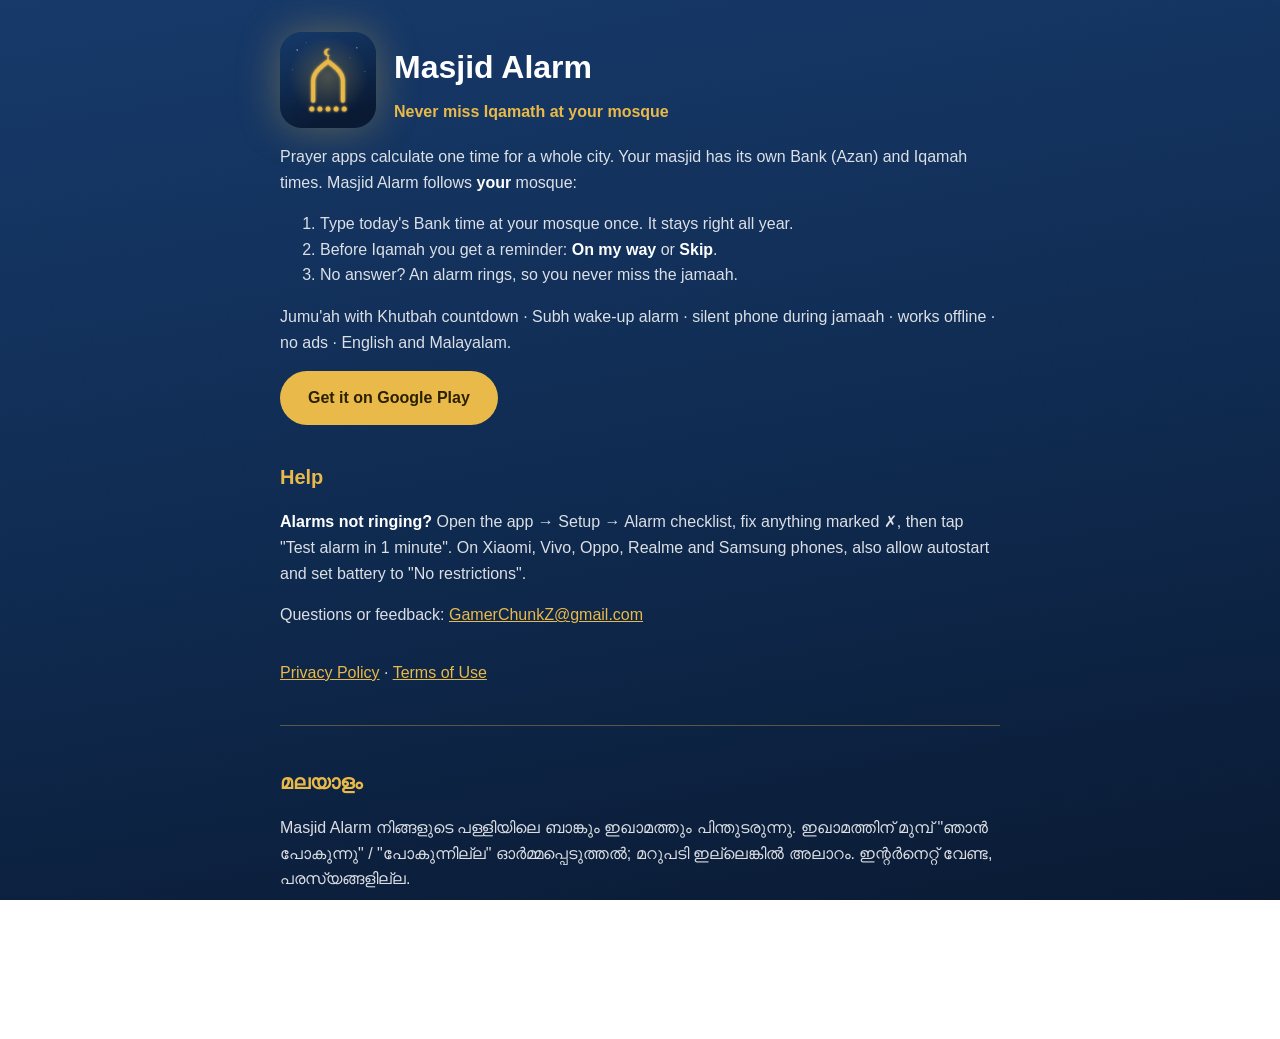
==== index.html @ 161b4485 "Add files via upload" ====
<!doctype html>
<html lang="en">
<head>
<meta charset="utf-8">
<meta name="viewport" content="width=device-width, initial-scale=1">
<title>Masjid Alarm – your mosque's Bank &amp; Iqamah alarm</title>
<meta name="description" content="Masjid Alarm follows your own mosque's Azan (Bank) and Iqamah times, reminds you before Iqamah with an On my way button, and rings only if you don't answer. Offline, no ads, English and Malayalam.">
<link rel="stylesheet" href="style.css">
<link rel="icon" href="icon-512.png">
</head>
<body>
<main>
  <header>
    <img src="icon-512.png" alt="" width="96" height="96">
    <div>
      <h1>Masjid Alarm</h1>
      <p class="tag">Never miss Iqamath at your mosque</p>
    </div>
  </header>

  <p>Prayer apps calculate one time for a whole city. Your masjid has its own Bank (Azan) and Iqamah times. Masjid Alarm follows <b>your</b> mosque:</p>
  <ol>
    <li>Type today's Bank time at your mosque once. It stays right all year.</li>
    <li>Before Iqamah you get a reminder: <b>On my way</b> or <b>Skip</b>.</li>
    <li>No answer? An alarm rings, so you never miss the jamaah.</li>
  </ol>
  <p>Jumu'ah with Khutbah countdown · Subh wake-up alarm · silent phone during jamaah · works offline · no ads · English and Malayalam.</p>

  <p class="cta"><a href="https://play.google.com/store/apps/details?id=app.masjidalarm">Get it on Google Play</a></p>

  <h2>Help</h2>
  <p><b>Alarms not ringing?</b> Open the app → Setup → Alarm checklist, fix anything marked ✗, then tap "Test alarm in 1 minute". On Xiaomi, Vivo, Oppo, Realme and Samsung phones, also allow autostart and set battery to "No restrictions".</p>
  <p>Questions or feedback: <a href="mailto:GamerChunkZ@gmail.com">GamerChunkZ@gmail.com</a></p>

  <p class="links"><a href="privacy.html">Privacy Policy</a> · <a href="terms.html">Terms of Use</a></p>

  <hr>
  <section lang="ml">
    <h2>മലയാളം</h2>
    <p>Masjid Alarm നിങ്ങളുടെ പള്ളിയിലെ ബാങ്കും ഇഖാമത്തും പിന്തുടരുന്നു. ഇഖാമത്തിന് മുമ്പ് "ഞാൻ പോകുന്നു" / "പോകുന്നില്ല" ഓർമ്മപ്പെടുത്തൽ; മറുപടി ഇല്ലെങ്കിൽ അലാറം. ഇന്റർനെറ്റ് വേണ്ട, പരസ്യങ്ങളില്ല.</p>
    <p><b>അലാറം അടിക്കുന്നില്ലേ?</b> ആപ്പ് → സജ്ജീകരണം → അലാറം ചെക്ക്‌ലിസ്റ്റ് നോക്കി ✗ ഉള്ളവ ശരിയാക്കുക, പിന്നെ "1 മിനിറ്റിൽ ടെസ്റ്റ് അലാറം" ടാപ്പ് ചെയ്യുക.</p>
  </section>
</main>
</body>
</html>
---- style.css ----
/* Same look as the app: night-blue sky, gold accents, white text. */
:root { --gold: #E9B949; --text: #FFFFFF; --soft: rgba(255,255,255,.85); }
* { box-sizing: border-box; }
html { overflow-wrap: anywhere; }
body {
  margin: 0; color: var(--text); line-height: 1.6;
  font-family: "Segoe UI", Roboto, "Noto Sans Malayalam", "Nirmala UI", sans-serif;
  background: linear-gradient(170deg, #173A6B 0%, #0F2A4F 55%, #0A1A33 100%) fixed;
}
main { max-width: 760px; margin: 0 auto; padding: 32px 20px 64px; }
header { display: flex; gap: 18px; align-items: center; margin-bottom: 12px; }
header img { border-radius: 22px; box-shadow: 0 0 40px rgba(233,185,73,.35); }
h1 { margin: .2em 0; font-size: 2rem; }
h2 { color: var(--gold); margin-top: 1.8em; font-size: 1.25rem; }
p, li { color: var(--soft); }
b { color: var(--text); }
a { color: var(--gold); }
.tag { color: var(--gold); margin: 0; font-weight: 600; }
.meta { font-size: .9rem; }
.back { margin: 0 0 8px; }
.cta a {
  display: inline-block; background: var(--gold); color: #2B2000; font-weight: 700;
  padding: 14px 28px; border-radius: 999px; text-decoration: none;
}
.links { margin-top: 2em; }
hr { border: 0; border-top: 1px solid rgba(233,185,73,.35); margin: 40px 0; }
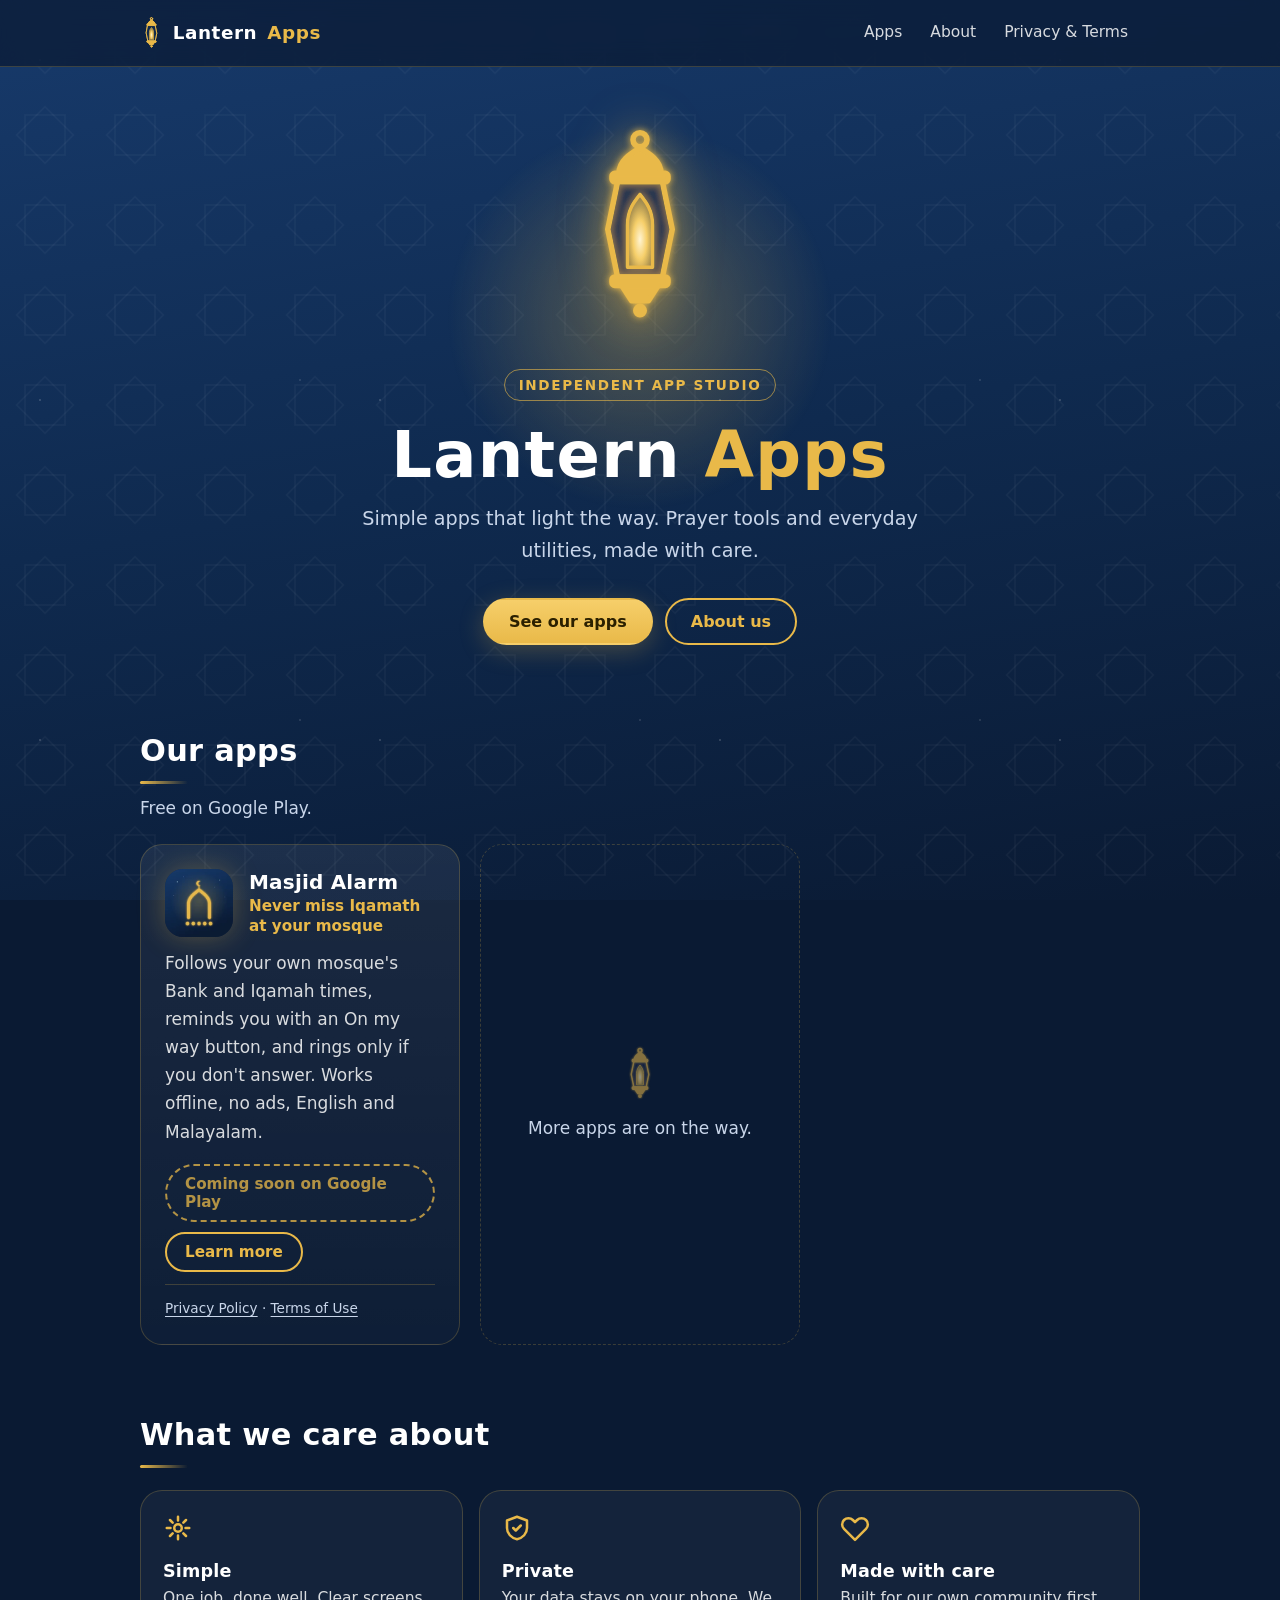
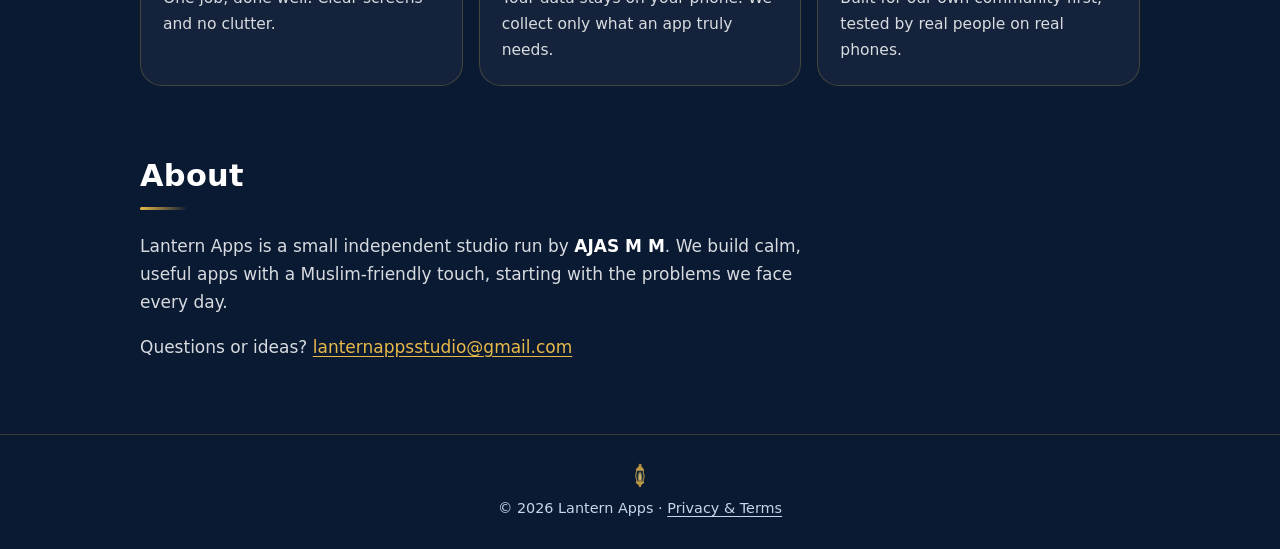
==== commit 0d117d21: "Site rework" ====
--- a/index.html
+++ b/index.html
@@ -3,43 +3,77 @@
 <head>
 <meta charset="utf-8">
 <meta name="viewport" content="width=device-width, initial-scale=1">
-<title>Masjid Alarm – your mosque's Bank &amp; Iqamah alarm</title>
-<meta name="description" content="Masjid Alarm follows your own mosque's Azan (Bank) and Iqamah times, reminds you before Iqamah with an On my way button, and rings only if you don't answer. Offline, no ads, English and Malayalam.">
+<title>Lantern Apps – simple apps that light the way</title>
+<meta name="description" content="Lantern Apps makes simple, useful apps for everyday Muslim life: prayer tools and daily utilities, made with care.">
+<meta name="theme-color" content="#0F2A4F">
 <link rel="stylesheet" href="style.css">
-<link rel="icon" href="icon-512.png">
+<link rel="icon" href="assets/lantern.svg" type="image/svg+xml">
+<link rel="apple-touch-icon" href="assets/apple-touch-icon.png">
 </head>
 <body>
-<main>
-  <header>
-    <img src="icon-512.png" alt="" width="96" height="96">
-    <div>
-      <h1>Masjid Alarm</h1>
-      <p class="tag">Never miss Iqamath at your mosque</p>
+<div class="bar">
+  <a class="brand" href="./"><img src="assets/lantern.svg" alt="" width="23" height="34"> Lantern <b>Apps</b></a>
+  <nav><a href="#apps">Apps</a><a href="#about">About</a><a href="legal.html">Privacy &amp; Terms</a></nav>
+</div>
+
+<div class="wrap">
+  <section class="hero">
+    <img class="lamp" src="assets/lantern.svg" alt="Lantern Apps logo: a glowing gold lantern" width="140" height="210" fetchpriority="high">
+    <br><span class="eyebrow">Independent app studio</span>
+    <h1>Lantern <b>Apps</b></h1>
+    <p>Simple apps that light the way. Prayer tools and everyday utilities, made with care.</p>
+    <div class="cta"><a class="btn solid" href="#apps">See our apps</a><a class="btn" href="#about">About us</a></div>
+  </section>
+
+  <section class="block" id="apps">
+    <div class="head"><h2>Our apps</h2><p>Free on Google Play.</p></div>
+    <div class="grid" id="grid">
+      <noscript><p><a href="masjid-alarm/">Masjid Alarm</a>: never miss Iqamath at your mosque.</p></noscript>
     </div>
-  </header>
+  </section>
 
-  <p>Prayer apps calculate one time for a whole city. Your masjid has its own Bank (Azan) and Iqamah times. Masjid Alarm follows <b>your</b> mosque:</p>
-  <ol>
-    <li>Type today's Bank time at your mosque once. It stays right all year.</li>
-    <li>Before Iqamah you get a reminder: <b>On my way</b> or <b>Skip</b>.</li>
-    <li>No answer? An alarm rings, so you never miss the jamaah.</li>
-  </ol>
-  <p>Jumu'ah with Khutbah countdown · Subh wake-up alarm · silent phone during jamaah · works offline · no ads · English and Malayalam.</p>
+  <section class="block">
+    <div class="head"><h2>What we care about</h2></div>
+    <div class="values">
+      <div class="value">
+        <svg viewBox="0 0 24 24" fill="none" stroke="currentColor" stroke-width="2" stroke-linecap="round" stroke-linejoin="round" aria-hidden="true"><path d="M12 3v3M12 18v3M3 12h3M18 12h3M5.6 5.6l2.1 2.1M16.3 16.3l2.1 2.1M5.6 18.4l2.1-2.1M16.3 7.7l2.1-2.1"/><circle cx="12" cy="12" r="3"/></svg>
+        <h3>Simple</h3><p>One job, done well. Clear screens and no clutter.</p>
+      </div>
+      <div class="value">
+        <svg viewBox="0 0 24 24" fill="none" stroke="currentColor" stroke-width="2" stroke-linecap="round" stroke-linejoin="round" aria-hidden="true"><path d="M12 3l8 3v6c0 4.5-3.4 8-8 9-4.6-1-8-4.5-8-9V6l8-3z"/><path d="M9 12l2 2 4-4"/></svg>
+        <h3>Private</h3><p>Your data stays on your phone. We collect only what an app truly needs.</p>
+      </div>
+      <div class="value">
+        <svg viewBox="0 0 24 24" fill="none" stroke="currentColor" stroke-width="2" stroke-linecap="round" stroke-linejoin="round" aria-hidden="true"><path d="M20.8 5.6a5 5 0 0 0-7.1 0L12 7.3l-1.7-1.7a5 5 0 0 0-7.1 7.1L12 21.5l8.8-8.8a5 5 0 0 0 0-7.1z"/></svg>
+        <h3>Made with care</h3><p>Built for our own community first, tested by real people on real phones.</p>
+      </div>
+    </div>
+  </section>
 
-  <p class="cta"><a href="https://play.google.com/store/apps/details?id=app.masjidalarm">Get it on Google Play</a></p>
+  <section class="block about" id="about">
+    <div class="head"><h2>About</h2></div>
+    <p>Lantern Apps is a small independent studio run by <b>AJAS M M</b>. We build calm, useful apps with a Muslim-friendly touch, starting with the problems we face every day.</p>
+    <p>Questions or ideas? <a href="mailto:lanternappsstudio@gmail.com">lanternappsstudio@gmail.com</a></p>
+  </section>
+</div>
 
-  <h2>Help</h2>
-  <p><b>Alarms not ringing?</b> Open the app → Setup → Alarm checklist, fix anything marked ✗, then tap "Test alarm in 1 minute". On Xiaomi, Vivo, Oppo, Realme and Samsung phones, also allow autostart and set battery to "No restrictions".</p>
-  <p>Questions or feedback: <a href="mailto:GamerChunkZ@gmail.com">GamerChunkZ@gmail.com</a></p>
+<footer><img src="assets/lantern.svg" alt="" width="17" height="26">© <span id="year">2026</span> Lantern Apps · <a href="legal.html">Privacy &amp; Terms</a></footer>
 
-  <p class="links"><a href="privacy.html">Privacy Policy</a> · <a href="terms.html">Terms of Use</a></p>
-
-  <hr>
-  <section lang="ml">
-    <h2>മലയാളം</h2>
-    <p>Masjid Alarm നിങ്ങളുടെ പള്ളിയിലെ ബാങ്കും ഇഖാമത്തും പിന്തുടരുന്നു. ഇഖാമത്തിന് മുമ്പ് "ഞാൻ പോകുന്നു" / "പോകുന്നില്ല" ഓർമ്മപ്പെടുത്തൽ; മറുപടി ഇല്ലെങ്കിൽ അലാറം. ഇന്റർനെറ്റ് വേണ്ട, പരസ്യങ്ങളില്ല.</p>
-    <p><b>അലാറം അടിക്കുന്നില്ലേ?</b> ആപ്പ് → സജ്ജീകരണം → അലാറം ചെക്ക്‌ലിസ്റ്റ് നോക്കി ✗ ഉള്ളവ ശരിയാക്കുക, പിന്നെ "1 മിനിറ്റിൽ ടെസ്റ്റ് അലാറം" ടാപ്പ് ചെയ്യുക.</p>
-  </section>
-</main>
+<script src="apps.js"></script>
+<script>
+  const card = a => `
+    <article class="card app">
+      <div class="top"><img src="${a.icon}" alt="" width="68" height="68" loading="lazy"><div><h3>${a.name}</h3><p>${a.tagline}</p></div></div>
+      <p>${a.blurb}</p>
+      <div class="row">
+        ${a.play ? `<a class="btn solid" href="${a.play}">Get it on Google Play</a>` : `<span class="btn off">Coming soon on Google Play</span>`}
+        <a class="btn" href="${a.slug}/">Learn more</a>
+      </div>
+      <div class="legal"><a href="${a.slug}/privacy.html">Privacy Policy</a> · <a href="${a.slug}/terms.html">Terms of Use</a></div>
+    </article>`;
+  document.getElementById('grid').innerHTML = APPS.map(card).join('') +
+    '<div class="card more"><img src="assets/lantern.svg" alt="" width="37" height="56"><p>More apps are on the way.</p></div>';
+  document.getElementById('year').textContent = new Date().getFullYear();
+</script>
 </body>
 </html>
--- a/style.css
+++ b/style.css
@@ -1,26 +1,159 @@
-/* Same look as the app: night-blue sky, gold accents, white text. */
-:root { --gold: #E9B949; --text: #FFFFFF; --soft: rgba(255,255,255,.85); }
+/* Lantern Apps: night-blue sky, gold lantern light. One stylesheet for every page; system fonts only, no libraries. */
+:root {
+  --gold: #E9B949; --gold-hi: #F6CF6A; --glow: #FFF4D2;
+  --text: #FFFFFF; --soft: rgba(255,255,255,.84); --mute: #C9D6EA;
+  --night: #0A1A33; --card: rgba(255,255,255,.045); --line: rgba(233,185,73,.22); --line-hi: rgba(233,185,73,.6);
+  --r: 22px; --w: 1040px;
+}
 * { box-sizing: border-box; }
-html { overflow-wrap: anywhere; }
+html { overflow-wrap: anywhere; scroll-behavior: smooth; scroll-padding-top: 80px; -webkit-text-size-adjust: 100%; }
 body {
-  margin: 0; color: var(--text); line-height: 1.6;
-  font-family: "Segoe UI", Roboto, "Noto Sans Malayalam", "Nirmala UI", sans-serif;
-  background: linear-gradient(170deg, #173A6B 0%, #0F2A4F 55%, #0A1A33 100%) fixed;
+  margin: 0; color: var(--text); line-height: 1.65; font-size: 1.0625rem;
+  font-family: "Segoe UI", system-ui, -apple-system, Roboto, "Noto Sans Malayalam", "Nirmala UI", sans-serif;
+  background: var(--night); min-height: 100vh; display: flex; flex-direction: column;
 }
-main { max-width: 760px; margin: 0 auto; padding: 32px 20px 64px; }
-header { display: flex; gap: 18px; align-items: center; margin-bottom: 12px; }
-header img { border-radius: 22px; box-shadow: 0 0 40px rgba(233,185,73,.35); }
-h1 { margin: .2em 0; font-size: 2rem; }
-h2 { color: var(--gold); margin-top: 1.8em; font-size: 1.25rem; }
+/* Sky on its own fixed layer: cheap to scroll (no background-attachment: fixed). */
+body::before {
+  content: ""; position: fixed; inset: 0; z-index: -1; pointer-events: none;
+  background:
+    radial-gradient(1.5px 1.5px at 40px 60px, rgba(255,255,255,.7), transparent 60%),
+    radial-gradient(1px 1px at 190px 140px, rgba(255,255,255,.55), transparent 60%),
+    radial-gradient(1.5px 1.5px at 300px 40px, rgba(255,255,255,.5), transparent 60%),
+    radial-gradient(1px 1px at 110px 260px, rgba(255,255,255,.45), transparent 60%),
+    radial-gradient(1px 1px at 260px 300px, rgba(255,255,255,.4), transparent 60%),
+    url("data:image/svg+xml;utf8,<svg xmlns='http://www.w3.org/2000/svg' width='90' height='90'><g fill='none' stroke='%23ffffff' stroke-opacity='.035' stroke-width='1.5'><rect x='25' y='25' width='40' height='40'/><rect x='25' y='25' width='40' height='40' transform='rotate(45 45 45)'/></g></svg>"),
+    linear-gradient(170deg, #173A6B 0%, #0F2A4F 50%, #0A1A33 100%);
+  background-size: 340px 340px, 340px 340px, 340px 340px, 340px 340px, 340px 340px, 90px 90px, 100% 100%;
+}
+a { color: var(--gold); text-underline-offset: 3px; }
+a:hover { color: var(--gold-hi); }
+:focus-visible { outline: 3px solid var(--glow); outline-offset: 3px; border-radius: 8px; }
+h1, h2, h3 { line-height: 1.2; letter-spacing: .01em; }
+h1 { margin: .2em 0; font-size: 2.1rem; }
+h2 { color: var(--gold); margin: 2em 0 .6em; font-size: 1.3rem; }
 p, li { color: var(--soft); }
-b { color: var(--text); }
-a { color: var(--gold); }
+b, strong { color: var(--text); }
+hr { border: 0; border-top: 1px solid var(--line); margin: 40px 0; }
+img { max-width: 100%; }
+
+/* ---------- Top bar (sticky, frosted) ---------- */
+.bar {
+  position: sticky; top: 0; z-index: 10;
+  display: flex; align-items: center; justify-content: space-between; gap: 8px 20px; flex-wrap: wrap;
+  padding: 14px max(20px, calc((100% - var(--w)) / 2 + 20px));
+  background: rgba(10,26,51,.72); border-bottom: 1px solid var(--line);
+  -webkit-backdrop-filter: blur(12px); backdrop-filter: blur(12px);
+}
+.brand { display: flex; align-items: center; gap: 10px; color: var(--text); text-decoration: none; font-weight: 600; font-size: 1.15rem; letter-spacing: .03em; }
+.brand:hover { color: var(--text); }
+.brand img { height: 34px; width: auto; }
+.brand b { color: var(--gold); font-weight: 600; }
+.bar nav { display: flex; gap: 4px; }
+.bar nav a { color: var(--soft); text-decoration: none; padding: 6px 12px; border-radius: 999px; font-size: .97rem; transition: background .2s, color .2s; }
+.bar nav a:hover { color: var(--text); background: rgba(233,185,73,.14); }
+
+/* ---------- Buttons ---------- */
+.btn {
+  display: inline-flex; align-items: center; gap: 8px; padding: 12px 24px; border-radius: 999px;
+  font-weight: 700; font-size: 1rem; text-decoration: none; line-height: 1.2;
+  border: 2px solid var(--gold); color: var(--gold); background: transparent;
+  transition: transform .15s, box-shadow .2s, background .2s;
+}
+.btn:hover { color: var(--gold-hi); background: rgba(233,185,73,.1); transform: translateY(-1px); }
+.btn.solid { background: linear-gradient(180deg, var(--gold-hi), var(--gold)); color: #2B2000; border-color: transparent; box-shadow: 0 6px 24px rgba(233,185,73,.25); }
+.btn.solid:hover { color: #2B2000; box-shadow: 0 8px 32px rgba(233,185,73,.45); }
+.btn.off { opacity: .75; border-style: dashed; cursor: default; }
+.btn.off:hover { transform: none; background: transparent; color: var(--gold); }
+.cta { display: flex; gap: 12px; flex-wrap: wrap; margin: 1.6em 0; }
+
+/* ---------- Home ---------- */
+.wrap { max-width: var(--w); width: 100%; margin: 0 auto; padding: 0 20px; flex: 1; }
+.hero { position: relative; text-align: center; padding: 56px 0 72px; }
+.hero::before { /* lantern light; opacity animates on the compositor */
+  content: ""; position: absolute; left: 50%; top: 40px; width: 420px; height: 420px; margin-left: -210px; z-index: -1;
+  background: radial-gradient(circle, rgba(233,185,73,.32), rgba(233,185,73,0) 65%);
+  animation: breathe 5s ease-in-out infinite;
+}
+.hero .lamp { height: 210px; width: auto; filter: drop-shadow(0 0 22px rgba(233,185,73,.55)); animation: sway 6s ease-in-out infinite; transform-origin: 50% 0; }
+@keyframes breathe { 0%,100% { opacity: .7; } 50% { opacity: 1; } }
+@keyframes sway { 0%,100% { transform: rotate(-2deg); } 50% { transform: rotate(2deg); } }
+.eyebrow { display: inline-block; margin: 28px 0 0; padding: 4px 14px; border: 1px solid var(--line-hi); border-radius: 999px; color: var(--gold); font-size: .85rem; font-weight: 600; letter-spacing: .12em; text-transform: uppercase; }
+.hero h1 { font-size: clamp(2.4rem, 8vw, 4rem); margin: .25em 0 .15em; letter-spacing: .02em; }
+.hero h1 b { color: var(--gold); font-weight: 600; }
+.hero p { color: var(--mute); font-size: 1.2rem; max-width: 560px; margin: 0 auto 1.6em; }
+.hero .cta { justify-content: center; margin: 0; }
+
+section.block { padding: 16px 0 56px; }
+.head { margin-bottom: 22px; }
+.head h2 { color: var(--text); font-size: clamp(1.5rem, 4vw, 1.9rem); margin: 0; }
+.head h2::after { content: ""; display: block; width: 48px; height: 3px; margin-top: 12px; border-radius: 3px; background: linear-gradient(90deg, var(--gold), transparent); }
+.head p { margin: 10px 0 0; color: var(--mute); }
+
+.grid { display: grid; gap: 20px; grid-template-columns: repeat(auto-fill, minmax(min(100%, 300px), 1fr)); }
+.card {
+  position: relative; display: flex; flex-direction: column; gap: 12px; padding: 24px;
+  background: linear-gradient(180deg, rgba(255,255,255,.07), rgba(255,255,255,.02));
+  border: 1px solid var(--line); border-radius: var(--r);
+  transition: transform .2s, border-color .2s, box-shadow .2s;
+}
+.card.app:hover { transform: translateY(-4px); border-color: var(--line-hi); box-shadow: 0 18px 48px rgba(0,0,0,.35), 0 0 40px rgba(233,185,73,.12); }
+.card .top { display: flex; gap: 16px; align-items: center; }
+.card .top img { width: 68px; height: 68px; border-radius: 18px; box-shadow: 0 0 28px rgba(233,185,73,.3); flex: none; }
+.card h3 { margin: 0; font-size: 1.25rem; }
+.card .top p { margin: 2px 0 0; color: var(--gold); font-size: .95rem; font-weight: 600; line-height: 1.35; }
+.card > p { margin: 0; flex: 1; }
+.card .row { display: flex; gap: 10px; flex-wrap: wrap; margin-top: 6px; }
+.card .row .btn { padding: 9px 18px; font-size: .95rem; }
+.card .legal { font-size: .85rem; color: var(--mute); padding-top: 12px; border-top: 1px solid var(--line); }
+.card .legal a { color: var(--mute); }
+.card.more { border-style: dashed; align-items: center; justify-content: center; text-align: center; min-height: 200px; background: transparent; }
+.card.more > p { flex: 0; color: var(--mute); }
+.card.more img { height: 56px; width: auto; opacity: .55; }
+
+.values { display: grid; gap: 16px; grid-template-columns: repeat(auto-fit, minmax(min(100%, 230px), 1fr)); }
+.value { padding: 22px; border-radius: var(--r); background: var(--card); border: 1px solid var(--line); }
+.value svg { width: 30px; height: 30px; color: var(--gold); }
+.value h3 { margin: 10px 0 4px; font-size: 1.1rem; }
+.value p { margin: 0; font-size: .97rem; }
+.about { max-width: 680px; }
+
+/* ---------- Reading pages: product, privacy, terms, legal ---------- */
+main { max-width: 800px; width: 100%; margin: 0 auto; padding: 36px 20px 64px; flex: 1; }
+main.doc > article, main.doc > .paper {
+  background: rgba(6,17,28,.45); border: 1px solid var(--line); border-radius: var(--r); padding: clamp(22px, 5vw, 44px);
+}
+main > header, main > article > header { display: flex; gap: 20px; align-items: center; margin-bottom: 18px; }
+main > header img { width: 104px; height: 104px; border-radius: 26px; box-shadow: 0 0 44px rgba(233,185,73,.35); flex: none; }
+main > header h1 { font-size: clamp(2rem, 6vw, 2.6rem); }
 .tag { color: var(--gold); margin: 0; font-weight: 600; }
-.meta { font-size: .9rem; }
-.back { margin: 0 0 8px; }
-.cta a {
-  display: inline-block; background: var(--gold); color: #2B2000; font-weight: 700;
-  padding: 14px 28px; border-radius: 999px; text-decoration: none;
+.meta { font-size: .9rem; color: var(--mute); }
+.back { margin: 0 0 14px; font-size: .95rem; color: var(--mute); }
+.links { margin-top: 2em; }
+.lead { font-size: 1.15rem; }
+
+ol.steps { list-style: none; counter-reset: s; padding: 0; margin: 1.2em 0; display: grid; gap: 12px; }
+ol.steps li { counter-increment: s; position: relative; padding: 16px 18px 16px 64px; background: var(--card); border: 1px solid var(--line); border-radius: 16px; }
+ol.steps li::before {
+  content: counter(s); position: absolute; left: 16px; top: 50%; transform: translateY(-50%);
+  width: 34px; height: 34px; border-radius: 50%; display: grid; place-items: center;
+  background: linear-gradient(180deg, var(--gold-hi), var(--gold)); color: #2B2000; font-weight: 700;
 }
-.links { margin-top: 2em; }
-hr { border: 0; border-top: 1px solid rgba(233,185,73,.35); margin: 40px 0; }
+ul.chips { list-style: none; padding: 0; margin: 1.2em 0; display: flex; flex-wrap: wrap; gap: 8px; }
+ul.chips li { padding: 6px 14px; border-radius: 999px; border: 1px solid var(--line-hi); color: var(--text); font-size: .93rem; background: rgba(233,185,73,.08); }
+.note { background: var(--card); border: 1px solid var(--line); border-left: 4px solid var(--gold); border-radius: 14px; padding: 4px 20px; }
+
+/* ---------- Footer ---------- */
+footer { border-top: 1px solid var(--line); padding: 28px 20px; text-align: center; font-size: .9rem; color: var(--mute); background: rgba(10,26,51,.5); }
+footer img { height: 26px; width: auto; display: block; margin: 0 auto 8px; opacity: .8; }
+footer a { color: var(--mute); }
+
+@media (max-width: 520px) {
+  .bar nav a { padding: 6px 9px; font-size: .92rem; }
+  .hero { padding: 36px 0 56px; }
+  .hero .lamp { height: 170px; }
+  main > header img { width: 84px; height: 84px; border-radius: 22px; }
+}
+@media (prefers-reduced-motion: reduce) {
+  *, *::before { animation: none !important; transition: none !important; }
+  html { scroll-behavior: auto; }
+}
